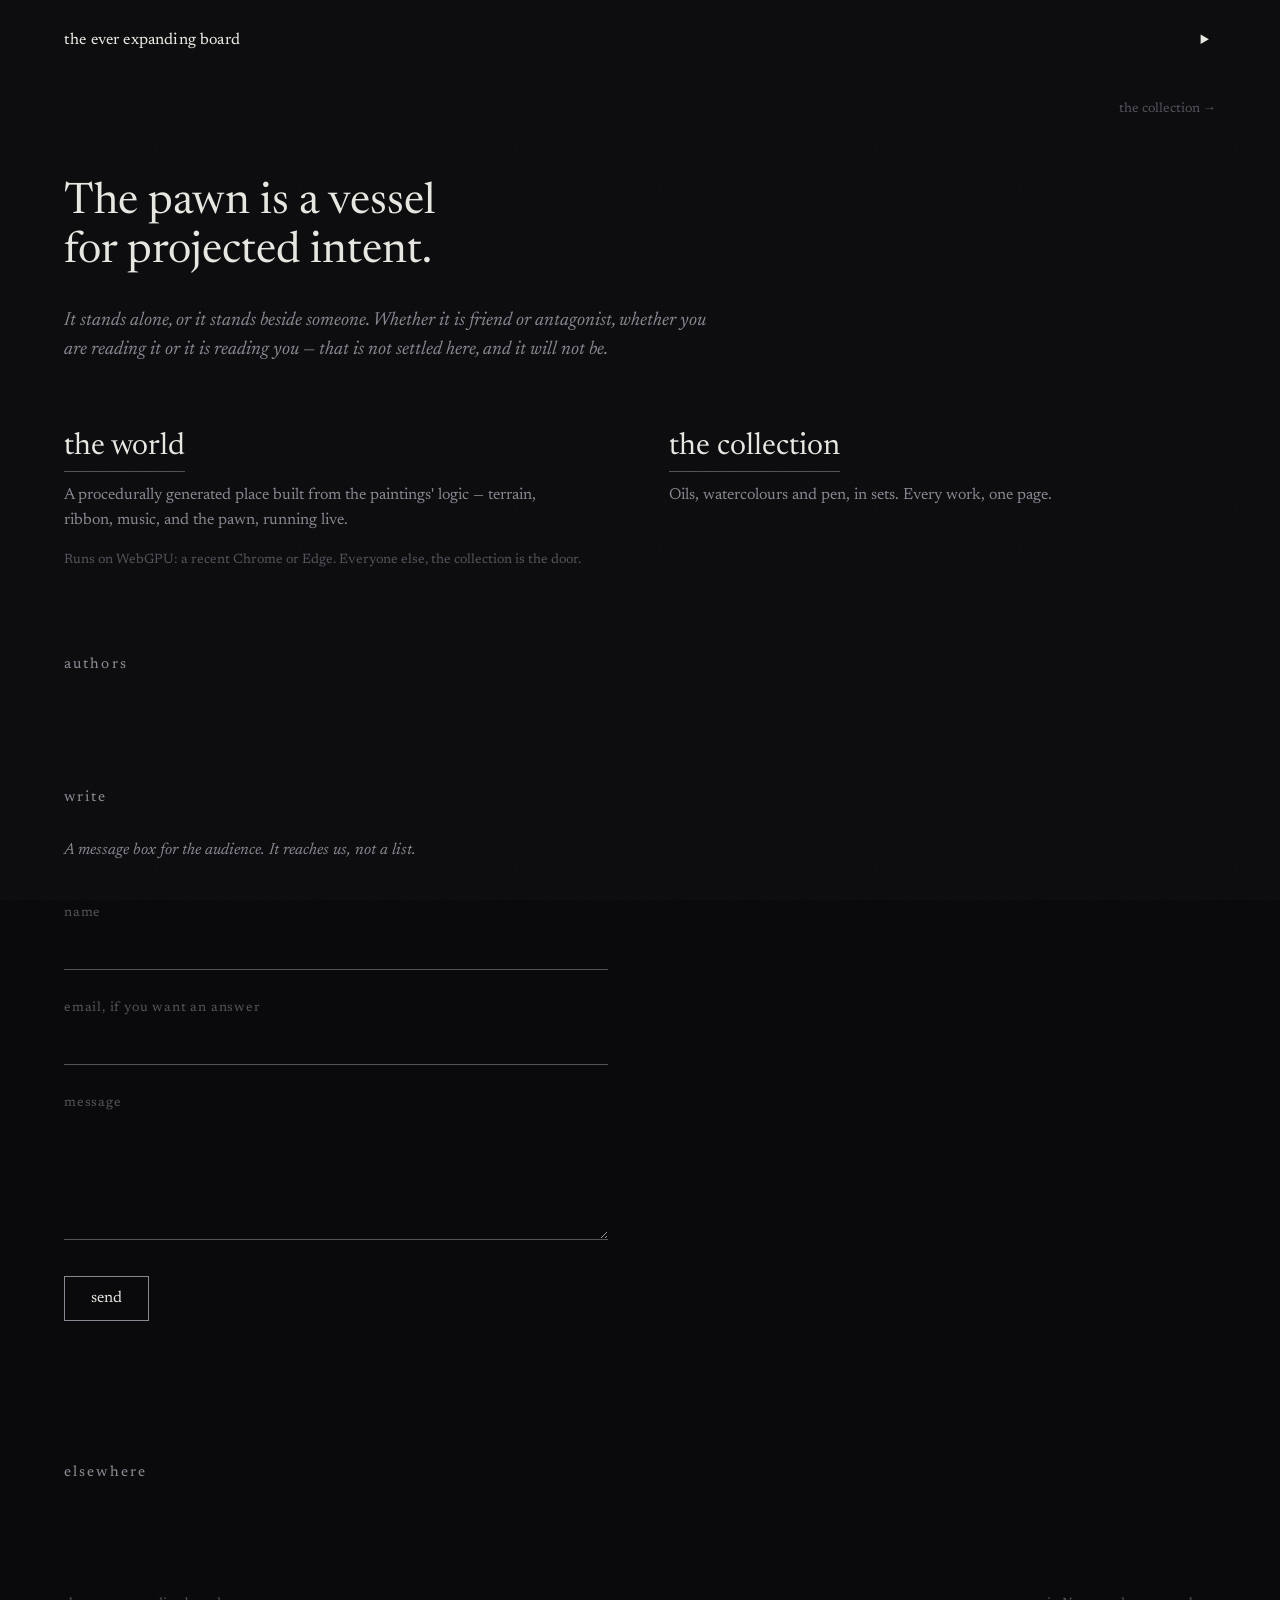
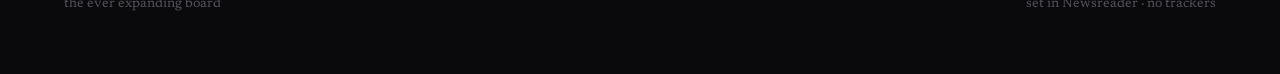
==== web/about/index.html @ 3e87f927 "DOORS_2 U3 — the sandwich is a glyph: three bars in CSS, one home, three summaries Co-Authored-By: C" ====
<!DOCTYPE html>
<html lang="en">
<head>
<meta charset="utf-8">
<meta name="viewport" content="width=device-width, initial-scale=1">
<meta name="color-scheme" content="dark">
<title>about — the ever expanding board</title>
<meta name="description" content="The pawn is a vessel for projected intent. Paintings, sketches, and a procedurally generated world you can walk into.">
<meta property="og:title" content="the ever expanding board">
<meta property="og:type" content="website">
<link rel="icon" href="data:image/svg+xml,%3Csvg xmlns='http://www.w3.org/2000/svg' viewBox='0 0 32 32'%3E%3Cpath fill='%23e8e6e0' d='M16 4a5 5 0 0 0-2.6 9.3c-.5 2.9-1.6 5.2-3.4 7.2h12c-1.8-2-2.9-4.3-3.4-7.2A5 5 0 0 0 16 4zM8 23h16v2.6c0 .8-.6 1.4-1.4 1.4H9.4C8.6 27 8 26.4 8 25.6z'/%3E%3C/svg%3E">
<link rel="stylesheet" href="../shared.css">
<style>
  /* Everything here is about-page-only. Tokens, type, masthead, footer
     and the spacing scale live in shared.css — never redefined here. */

  html { scroll-behavior: smooth; }
  @media (prefers-reduced-motion: reduce) { html { scroll-behavior: auto; } }

  /* ── the hero ─────────────────────────────────────────────────────
     Capped so the door has one shape. Without the cap the front page
     was 506px tall or 985px tall depending on which work the daily
     rotation happened to pick. */
  .hero { display: block; }
  .hero img {
    display: block;
    width: 100%;
    height: auto;
    max-height: min(58vh, 560px);
    object-fit: cover;
    object-position: center;
  }
  .hero-plate {
    display: flex;
    justify-content: space-between;
    padding: var(--s2) var(--edge) 0;
    font-size: 13.5px;
    color: var(--faint);
    font-variant-numeric: oldstyle-nums;
  }
  .hero-plate a { color: var(--faint); text-decoration: none; }
  .hero-plate a:hover { color: var(--dim); }

  /* ── doctrine ─────────────────────────────────────────────────── */
  .doctrine { padding: var(--s5) var(--edge) var(--s5); }
  .doctrine h1 {
    margin: 0;
    max-width: 15em;
    font-size: clamp(27px, 3.4vw, 44px);
    font-weight: 400;
    line-height: 1.14;
    text-wrap: balance;
  }
  .doctrine p {
    margin: var(--s3) 0 0;
    max-width: 34em;
    font-style: italic;
    font-size: clamp(16.5px, 1.5vw, 19px);
    line-height: 1.55;
    color: var(--dim);
    text-wrap: pretty;
  }

  /* ── the two doors ────────────────────────────────────────────── */
  .doors {
    display: grid;
    grid-template-columns: repeat(auto-fit, minmax(min(340px, 100%), 1fr));
    gap: var(--s5);
    padding: 0 var(--edge) var(--s6);
  }
  .door { text-decoration: none; display: block; }
  .door h2 {
    margin: 0 0 0.35em;
    font-size: clamp(23px, 2.4vw, 31px);
    font-weight: 400;
  }
  .door .go {
    display: inline-block;
    border-bottom: 1px solid var(--faint);
    transition: border-color 200ms ease;
  }
  .door:hover .go, .door:focus-visible .go { border-color: var(--ink); }
  .door p { margin: 0 0 var(--s2); color: var(--dim); max-width: 30em; }
  .door small { display: block; margin-top: var(--s2); font-size: 13.5px; color: var(--faint); }

  /* wider than its column on a phone: scrolls inside itself rather
     than handing the whole page a scrollbar */
  .strip {
    display: flex;
    gap: 10px;
    margin-top: var(--s2);
    overflow-x: auto;
    overscroll-behavior-x: contain;
    scrollbar-width: none;
  }
  .strip::-webkit-scrollbar { display: none; }
  .strip img { display: block; height: clamp(70px, 8vw, 112px); width: auto; }

  /* ── bands ────────────────────────────────────────────────────── */
  section.band { padding: 0 var(--edge) var(--s6); }

  .authors {
    display: grid;
    grid-template-columns: repeat(auto-fit, minmax(min(320px, 100%), 1fr));
    gap: var(--s5);
    max-width: 62em;
  }
  .author h3 { margin: 0 0 0.4em; font-size: clamp(20px, 2vw, 25px); font-weight: 400; }
  .author p { margin: 0 0 0.6em; color: var(--dim); max-width: 32em; }

  .write { max-width: 34em; }
  .write p.leadin { margin: 0 0 var(--s4); color: var(--dim); font-style: italic; }
  .field { margin-bottom: var(--s3); }
  .field label {
    display: block;
    font-size: 13.5px;
    letter-spacing: 0.06em;
    color: var(--faint);
    margin-bottom: 6px;
  }
  .field input, .field textarea {
    width: 100%;
    background: transparent;
    border: 0;
    border-bottom: 1px solid var(--faint);
    color: var(--ink);
    font: inherit;
    padding: 6px 0 8px;
    border-radius: 0;
  }
  .field textarea { min-height: 7.5em; resize: vertical; }
  .field input:focus, .field textarea:focus { outline: none; border-bottom-color: var(--ink); }
  .hp { position: absolute; left: -9999px; width: 1px; height: 1px; overflow: hidden; }
  .write button {
    border: 1px solid var(--dim);
    background: transparent;
    color: var(--ink);
    font: inherit;
    padding: 9px 26px;
    cursor: pointer;
    transition: border-color 200ms ease;
  }
  .write button:hover, .write button:focus-visible { border-color: var(--ink); }
  .write button[disabled] { color: var(--faint); border-color: var(--faint); cursor: default; }
  .write .said { margin-top: var(--s2); color: var(--dim); font-style: italic; min-height: 1.5em; }
  .write .said a { color: var(--dim); }

  .links ul { list-style: none; margin: 0; padding: 0; }
  .links li { margin: 0 0 0.55em; }
/* __MENU_CSS__ */
</style>
</head>
<body>

<div class="top">
  <p class="site">the ever expanding board</p>
  <!-- DOORS_0 — THE SANDWICH. A native <details>: it opens with no
       script, so this page keeps working with JavaScript off. The links
       are rendered by tools/routes.py from web/routes.json — the one
       home the engine shell and collection/ also read. -->
  <details class="menu">
    <summary aria-label="menu"><span class="bars" aria-hidden="true"></span></summary>
    <nav>
      <!-- __ROUTES__ -->
    </nav>
  </details>
</div>

<a class="hero" id="hero" href="../collection/">
  <!-- __HERO__ -->
</a>
<div class="hero-plate">
  <span id="hero-title">&nbsp;</span>
  <a href="../collection/">the collection →</a>
</div>

<!-- PLACEHOLDER COPY — Jean's words replace all of this.
     Convention: the front door speaks in the FIRST PERSON. What is here
     now is third-person curatorial language, which reads like wall text
     rather than the artist talking. It holds the shape and the length;
     it is not the voice. -->
<header class="doctrine" id="text">
  <h1>The pawn is a vessel for projected intent.</h1>
  <p>It stands alone, or it stands beside someone. Whether it is friend or
     antagonist, whether you are reading it or it is reading you — that is
     not settled here, and it will not be.</p>
</header>

<div class="doors">
  <!-- PLACEHOLDER: door blurbs, ~20 words each -->
  <a class="door" href="../">
    <h2><span class="go">the world</span></h2>
    <p>A procedurally generated place built from the paintings' logic —
       terrain, ribbon, music, and the pawn, running live.</p>
    <small>Runs on WebGPU: a recent Chrome or Edge. Everyone else,
       the collection is the door.</small>
  </a>
  <a class="door" href="../collection/">
    <h2><span class="go">the collection</span></h2>
    <p>Oils, watercolours and pen, in sets. Every work, one page.</p>
    <div class="strip">
      <!-- __STRIP__ -->
    </div>
  </a>
</div>

<section class="band" id="authors">
  <h2 class="band-label">authors</h2>
  <div class="authors">
    <!-- __AUTHORS__ -->
  </div>
</section>

<section class="band" id="write">
  <h2 class="band-label">write</h2>
  <div class="write">
    <!-- PLACEHOLDER: one line, why someone would write -->
    <p class="leadin">A message box for the audience. It reaches us, not a list.</p>
    <form id="mform" method="post" action="../api/message">
      <div class="field">
        <label for="m-name">name</label>
        <input id="m-name" name="name" autocomplete="name">
      </div>
      <div class="field">
        <label for="m-email">email, if you want an answer</label>
        <input id="m-email" name="email" type="email" autocomplete="email">
      </div>
      <div class="field">
        <label for="m-text">message</label>
        <textarea id="m-text" name="message" required></textarea>
      </div>
      <div class="hp" aria-hidden="true">
        <label>leave this empty<input name="website" tabindex="-1" autocomplete="off"></label>
      </div>
      <button type="submit">send</button>
      <p class="said" id="m-said" role="status"></p>
    </form>
  </div>
</section>

<section class="band" id="links">
  <h2 class="band-label">elsewhere</h2>
  <div class="links">
    <ul>
      <!-- __LINKS__ -->
    </ul>
  </div>
</section>

<footer>
  <span>the ever expanding board</span>
  <span>set in Newsreader · no trackers</span>
</footer>

<script>
/* ── the hero rotates daily; without JavaScript, today is the first ── */
const HERO = /* __HERO_DATA__ */ null;
if (HERO && HERO.wide.length) {
  const day = Math.floor(Date.now() / 864e5);
  const wide = HERO.wide[day % HERO.wide.length];
  const tall = HERO.tall.length ? HERO.tall[day % HERO.tall.length] : wide;
  const pick = matchMedia("(max-aspect-ratio: 4/5)").matches ? tall : wide;
  const img = document.querySelector("#hero img");
  const cur = new URL(img.currentSrc || img.src, location.href).pathname;
  if (!cur.endsWith(pick.src)) {
    img.src = pick.src;
    img.width = pick.w; img.height = pick.h;
  }
  document.getElementById("hero").href = "../collection/#w" + pick.n;
  document.getElementById("hero-title").textContent = "no. " + pick.n;
}

/* ── the message box ────────────────────────────────────────────────
   Progressive: no JavaScript posts the form to api/message directly;
   with it, we stay on the page. If the endpoint is missing or unhappy,
   the direct address appears instead — the box never dead-ends. */
const form = document.getElementById("mform");
const said = document.getElementById("m-said");
const EMAIL = "__EMAIL__";

form.addEventListener("submit", async e => {
  e.preventDefault();
  const btn = form.querySelector("button");
  btn.disabled = true;
  said.textContent = "sending…";
  try {
    const body = Object.fromEntries(new FormData(form).entries());
    const r = await fetch(form.action, {
      method: "POST",
      headers: { "Content-Type": "application/json" },
      body: JSON.stringify(body),
    });
    if (!r.ok) throw new Error(String(r.status));
    form.reset();
    said.textContent = "received. thank you.";
  } catch (err) {
    said.innerHTML = 'the box is not listening right now — write to ' +
      '<a href="mailto:' + EMAIL + '">' + EMAIL + "</a>";
  } finally {
    btn.disabled = false;
  }
});
</script>
</body>
</html>
---- web/shared.css ----
/* ═══ web/shared.css ═══════════════════════════════════════════════
   One source for everything both pages agree on. Before this existed
   the two documents carried duplicate copies of the tokens, the type
   and the masthead, so every spacing decision had to be made twice by
   hand and they drifted apart between edits.

   THE SPACING SCALE IS THE POINT. Six steps, and nothing in either
   page may invent its own clamp() for vertical rhythm. If a gap looks
   wrong the fix is a different step, or the scale itself — never a
   number typed in one place.
   ═════════════════════════════════════════════════════════════════ */

:root {
  /* palette — the visualizer shell's own */
  --ink:   #e8e6e0;
  --dim:   #8a8792;
  --faint: #55525c;
  --bg:    #0a0a0c;
  --mat:   #16120d;      /* warm ground under works on paper */

  /* the scale. s1 is a hair, s6 is a section break. */
  --s1: clamp(6px,  0.7vw,  10px);
  --s2: clamp(12px, 1.4vw,  18px);
  --s3: clamp(20px, 2.2vw,  28px);
  --s4: clamp(28px, 3.2vw,  42px);
  --s5: clamp(40px, 4.6vw,  62px);
  --s6: clamp(56px, 6.4vw,  88px);

  --edge: clamp(22px, 5vw, 88px);   /* horizontal margin, one value */
  --gap: 12px;                      /* between works in a row */

  --serif: "Newsreader", ui-serif, "Iowan Old Style", "Palatino Linotype",
           Palatino, Georgia, serif;
}

@font-face {
  font-family: "Newsreader";
  src: url("fonts/Newsreader.woff2") format("woff2");
  font-weight: 200 800; font-style: normal; font-display: swap;
}
@font-face {
  font-family: "Newsreader";
  src: url("fonts/Newsreader-Italic.woff2") format("woff2");
  font-weight: 200 800; font-style: italic; font-display: swap;
}

* { box-sizing: border-box; }
html { -webkit-text-size-adjust: 100%; }

body {
  margin: 0;
  background: var(--bg);
  color: var(--ink);
  font-family: var(--serif);
  font-optical-sizing: auto;
  font-size: 16px;
  line-height: 1.55;
  -webkit-font-smoothing: antialiased;
}

a { color: inherit; }
::selection { background: var(--faint); color: var(--ink); }

/* A faint film over the ground. Sits beneath everything, so it is on
   the wall and never on a painting. */
body::before {
  content: "";
  position: fixed;
  inset: 0;
  z-index: -1;
  pointer-events: none;
  opacity: 0.055;
  background-image: url("data:image/svg+xml,%3Csvg xmlns='http://www.w3.org/2000/svg' width='180' height='180'%3E%3Cfilter id='n'%3E%3CfeTurbulence type='fractalNoise' baseFrequency='.85' numOctaves='2' stitchTiles='stitch'/%3E%3CfeColorMatrix values='0 0 0 0 1 0 0 0 0 1 0 0 0 0 1 0 0 0 .6 0'/%3E%3C/filter%3E%3Crect width='100%25' height='100%25' filter='url(%23n)'/%3E%3C/svg%3E");
}

/* ── masthead, identical on both pages ───────────────────────────── */

.top {
  display: flex;
  justify-content: space-between;
  align-items: baseline;
  gap: var(--s3);
  padding: var(--s3) var(--edge);
}
.top .site {
  margin: 0;
  font-size: 16px;
  font-weight: 430;
  letter-spacing: 0.01em;
}
/* the masthead's own links died at DOORS_0; the sandwich (web/menu.css,
   inlined per page) stands where they stood */
.top .menu { font-size: 14.5px; }

/* ── a section's opening line ────────────────────────────────────── */

.band-label {
  margin: 0 0 var(--s3);
  font-size: 15px;
  font-weight: 430;
  letter-spacing: 0.14em;
  color: var(--dim);
}

/* ── footer ──────────────────────────────────────────────────────── */

footer {
  display: flex;
  justify-content: space-between;
  gap: var(--s3);
  flex-wrap: wrap;
  padding: 0 var(--edge) var(--s5);
  font-size: 13.5px;
  color: var(--faint);
}
footer a { color: var(--dim); text-decoration: none; }
footer a:hover { color: var(--ink); }

/* ── underlined links that brighten ──────────────────────────────── */

.rule {
  text-decoration: none;
  border-bottom: 1px solid var(--faint);
  transition: border-color 200ms ease;
}
.rule:hover, .rule:focus-visible { border-color: var(--ink); }
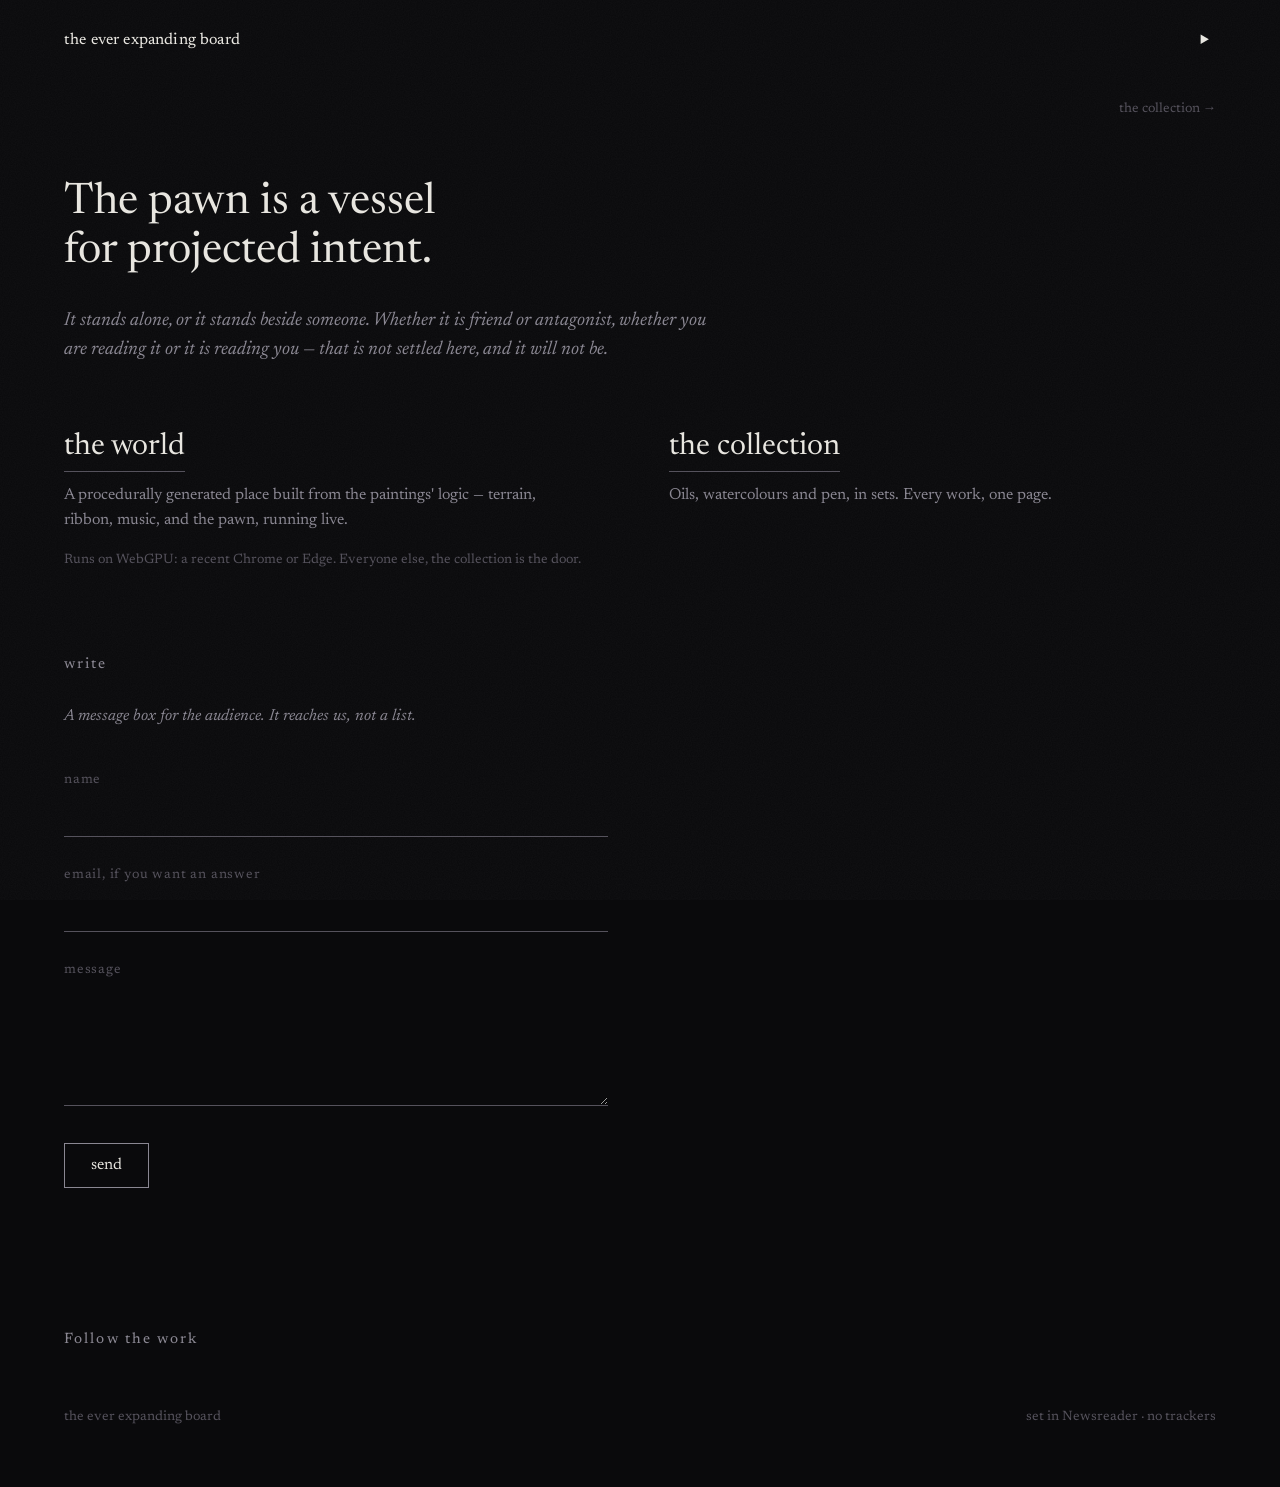
==== commit 01898123: "DOORS_3 U2 — Follow the work: web/follow.json, one renderer, a footer nav on every site page; author" ====
--- a/web/about/index.html
+++ b/web/about/index.html
@@ -99,15 +99,6 @@
   /* ── bands ────────────────────────────────────────────────────── */
   section.band { padding: 0 var(--edge) var(--s6); }
 
-  .authors {
-    display: grid;
-    grid-template-columns: repeat(auto-fit, minmax(min(320px, 100%), 1fr));
-    gap: var(--s5);
-    max-width: 62em;
-  }
-  .author h3 { margin: 0 0 0.4em; font-size: clamp(20px, 2vw, 25px); font-weight: 400; }
-  .author p { margin: 0 0 0.6em; color: var(--dim); max-width: 32em; }
-
   .write { max-width: 34em; }
   .write p.leadin { margin: 0 0 var(--s4); color: var(--dim); font-style: italic; }
   .field { margin-bottom: var(--s3); }
@@ -144,9 +135,6 @@
   .write button[disabled] { color: var(--faint); border-color: var(--faint); cursor: default; }
   .write .said { margin-top: var(--s2); color: var(--dim); font-style: italic; min-height: 1.5em; }
   .write .said a { color: var(--dim); }
-
-  .links ul { list-style: none; margin: 0; padding: 0; }
-  .links li { margin: 0 0 0.55em; }
 /* __MENU_CSS__ */
 </style>
 </head>
@@ -204,13 +192,6 @@
   </a>
 </div>
 
-<section class="band" id="authors">
-  <h2 class="band-label">authors</h2>
-  <div class="authors">
-    <!-- __AUTHORS__ -->
-  </div>
-</section>
-
 <section class="band" id="write">
   <h2 class="band-label">write</h2>
   <div class="write">
@@ -238,16 +219,13 @@
   </div>
 </section>
 
-<section class="band" id="links">
-  <h2 class="band-label">elsewhere</h2>
-  <div class="links">
-    <ul>
-      <!-- __LINKS__ -->
-    </ul>
-  </div>
-</section>
-
 <footer>
+  <!-- DOORS_3 — FOLLOW THE WORK: the website's bottom menu, from
+       web/follow.json through tools/routes.py. -->
+  <nav class="follow" id="follow" aria-label="Follow the work">
+    <span class="band-label">Follow the work</span>
+    <!-- __FOLLOW__ -->
+  </nav>
   <span>the ever expanding board</span>
   <span>set in Newsreader · no trackers</span>
 </footer>
--- a/web/shared.css
+++ b/web/shared.css
@@ -124,3 +124,12 @@
   transition: border-color 200ms ease;
 }
 .rule:hover, .rule:focus-visible { border-color: var(--ink); }
+
+/* ── DOORS_3 — Follow the work: the footer's own menu ──────────────── */
+/* The footer is a wrapping flex ROW (justify-content: space-between),
+   so the nav takes a line of its own explicitly: flex 0 0 100% rather
+   than width alone, which flex-shrink could still take back. */
+footer .follow { display: flex; flex-wrap: wrap; gap: var(--s2) var(--s3); align-items: baseline; flex: 0 0 100%; margin-bottom: var(--s3); }
+footer .follow .band-label { margin: 0; }
+footer .follow a { text-decoration: none; color: var(--dim); }
+footer .follow a:hover, footer .follow a:focus-visible { color: var(--ink); }
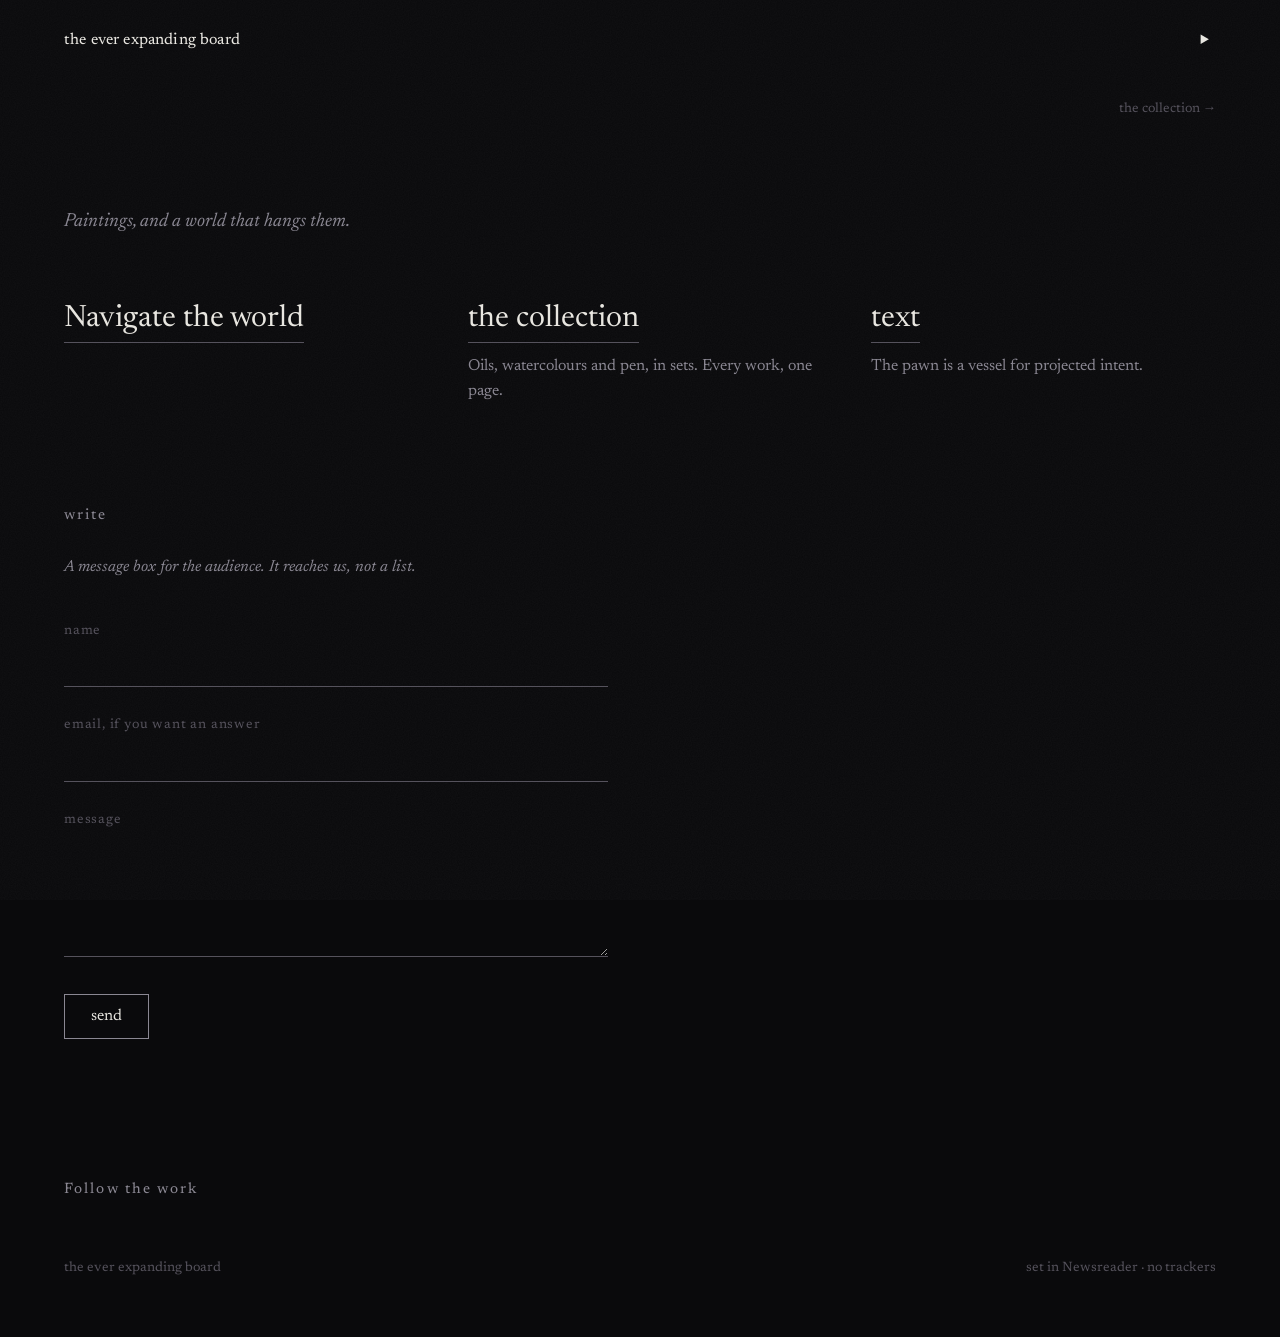
==== commit a9d54803: "DOORS_3 U3 — text is its own page (about_dist builds it and text.json); the about page gets a statem" ====
--- a/web/about/index.html
+++ b/web/about/index.html
@@ -41,9 +41,9 @@
   .hero-plate a { color: var(--faint); text-decoration: none; }
   .hero-plate a:hover { color: var(--dim); }
 
-  /* ── doctrine ─────────────────────────────────────────────────── */
-  .doctrine { padding: var(--s5) var(--edge) var(--s5); }
-  .doctrine h1 {
+  /* ── the statement (DOORS_3 — the doctrine moved to /text/) ─────── */
+  .statement { padding: var(--s5) var(--edge) var(--s5); }
+  .statement h1 {
     margin: 0;
     max-width: 15em;
     font-size: clamp(27px, 3.4vw, 44px);
@@ -51,7 +51,7 @@
     line-height: 1.14;
     text-wrap: balance;
   }
-  .doctrine p {
+  .statement p {
     margin: var(--s3) 0 0;
     max-width: 34em;
     font-style: italic;
@@ -61,7 +61,7 @@
     text-wrap: pretty;
   }
 
-  /* ── the two doors ────────────────────────────────────────────── */
+  /* ── the doors (three since DOORS_3) ──────────────────────────── */
   .doors {
     display: grid;
     grid-template-columns: repeat(auto-fit, minmax(min(340px, 100%), 1fr));
@@ -162,26 +162,15 @@
   <a href="../collection/">the collection →</a>
 </div>
 
-<!-- PLACEHOLDER COPY — Jean's words replace all of this.
-     Convention: the front door speaks in the FIRST PERSON. What is here
-     now is third-person curatorial language, which reads like wall text
-     rather than the artist talking. It holds the shape and the length;
-     it is not the voice. -->
-<header class="doctrine" id="text">
-  <h1>The pawn is a vessel for projected intent.</h1>
-  <p>It stands alone, or it stands beside someone. Whether it is friend or
-     antagonist, whether you are reading it or it is reading you — that is
-     not settled here, and it will not be.</p>
+<!-- PLACEHOLDER COPY — Jean's statement. The doctrine moved to /text/ at
+     DOORS_3; what stands here says what this is, in his voice. -->
+<header class="statement" id="statement">
+  <p>Paintings, and a world that hangs them.</p>
 </header>
 
 <div class="doors">
-  <!-- PLACEHOLDER: door blurbs, ~20 words each -->
   <a class="door" href="../">
-    <h2><span class="go">the world</span></h2>
-    <p>A procedurally generated place built from the paintings' logic —
-       terrain, ribbon, music, and the pawn, running live.</p>
-    <small>Runs on WebGPU: a recent Chrome or Edge. Everyone else,
-       the collection is the door.</small>
+    <h2><span class="go">Navigate the world</span></h2>
   </a>
   <a class="door" href="../collection/">
     <h2><span class="go">the collection</span></h2>
@@ -189,6 +178,11 @@
     <div class="strip">
       <!-- __STRIP__ -->
     </div>
+  </a>
+  <a class="door" href="../text/">
+    <h2><span class="go">text</span></h2>
+    <!-- PLACEHOLDER: one line -->
+    <p>The pawn is a vessel for projected intent.</p>
   </a>
 </div>
 
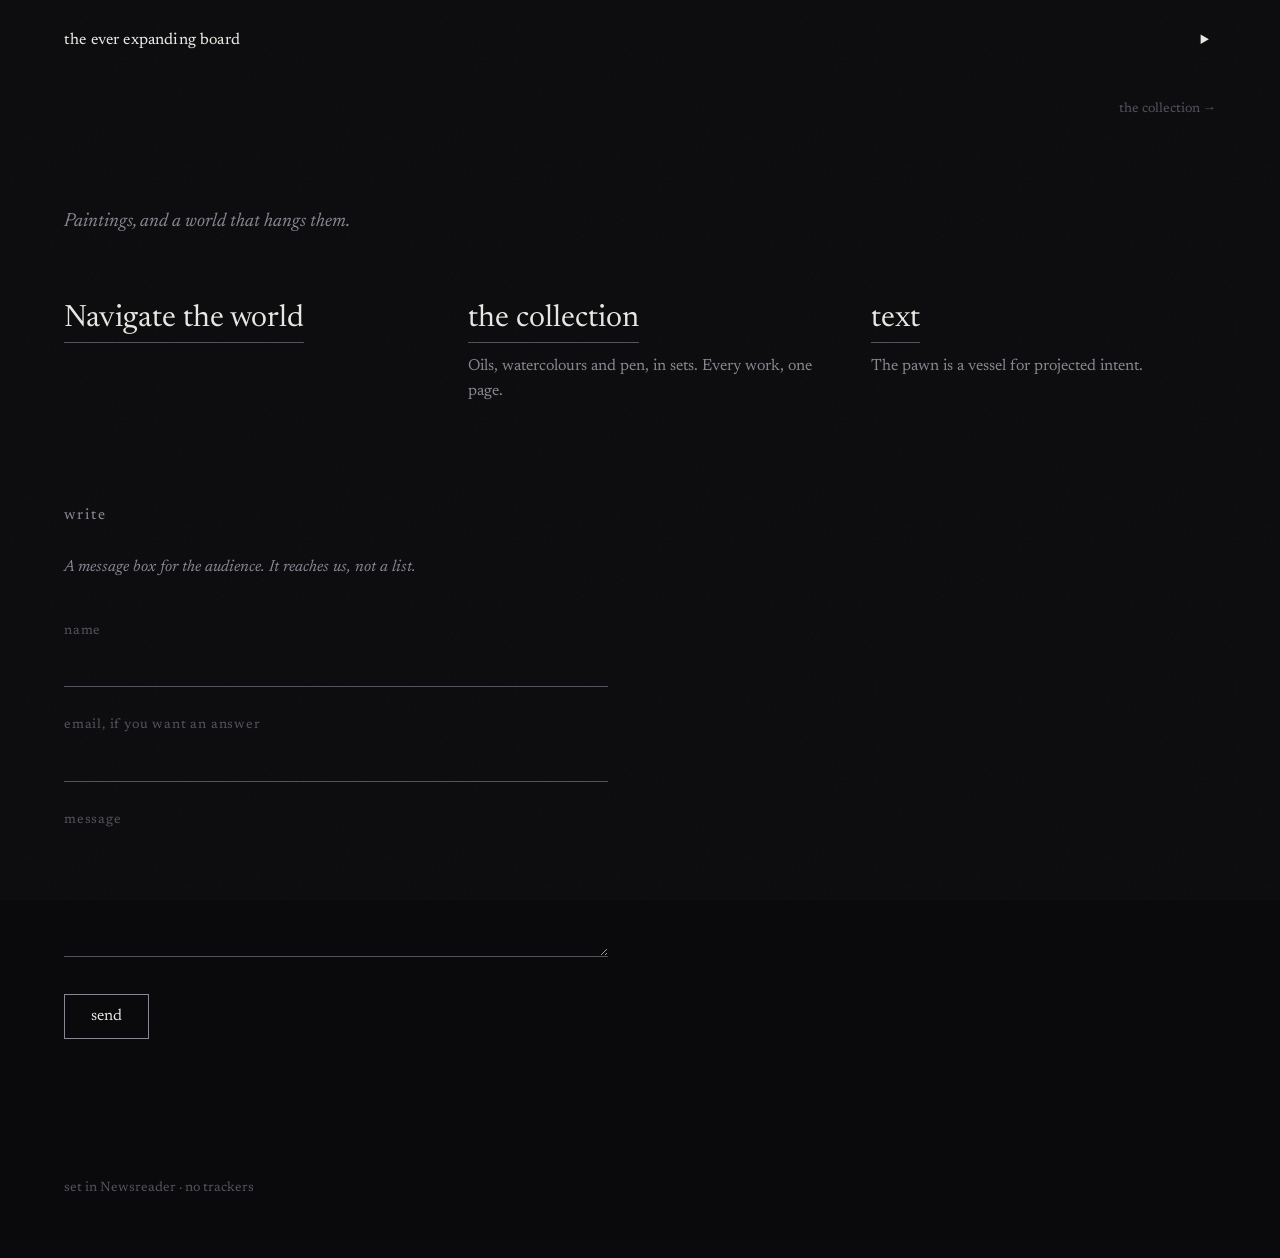
==== commit 13f5088c: "DOORS_4 U2 — the social links live in one place: the engine's Follow pane; the site footers and the " ====
--- a/web/about/index.html
+++ b/web/about/index.html
@@ -214,13 +214,6 @@
 </section>
 
 <footer>
-  <!-- DOORS_3 — FOLLOW THE WORK: the website's bottom menu, from
-       web/follow.json through tools/routes.py. -->
-  <nav class="follow" id="follow" aria-label="Follow the work">
-    <span class="band-label">Follow the work</span>
-    <!-- __FOLLOW__ -->
-  </nav>
-  <span>the ever expanding board</span>
   <span>set in Newsreader · no trackers</span>
 </footer>
 
--- a/web/shared.css
+++ b/web/shared.css
@@ -124,12 +124,3 @@
   transition: border-color 200ms ease;
 }
 .rule:hover, .rule:focus-visible { border-color: var(--ink); }
-
-/* ── DOORS_3 — Follow the work: the footer's own menu ──────────────── */
-/* The footer is a wrapping flex ROW (justify-content: space-between),
-   so the nav takes a line of its own explicitly: flex 0 0 100% rather
-   than width alone, which flex-shrink could still take back. */
-footer .follow { display: flex; flex-wrap: wrap; gap: var(--s2) var(--s3); align-items: baseline; flex: 0 0 100%; margin-bottom: var(--s3); }
-footer .follow .band-label { margin: 0; }
-footer .follow a { text-decoration: none; color: var(--dim); }
-footer .follow a:hover, footer .follow a:focus-visible { color: var(--ink); }
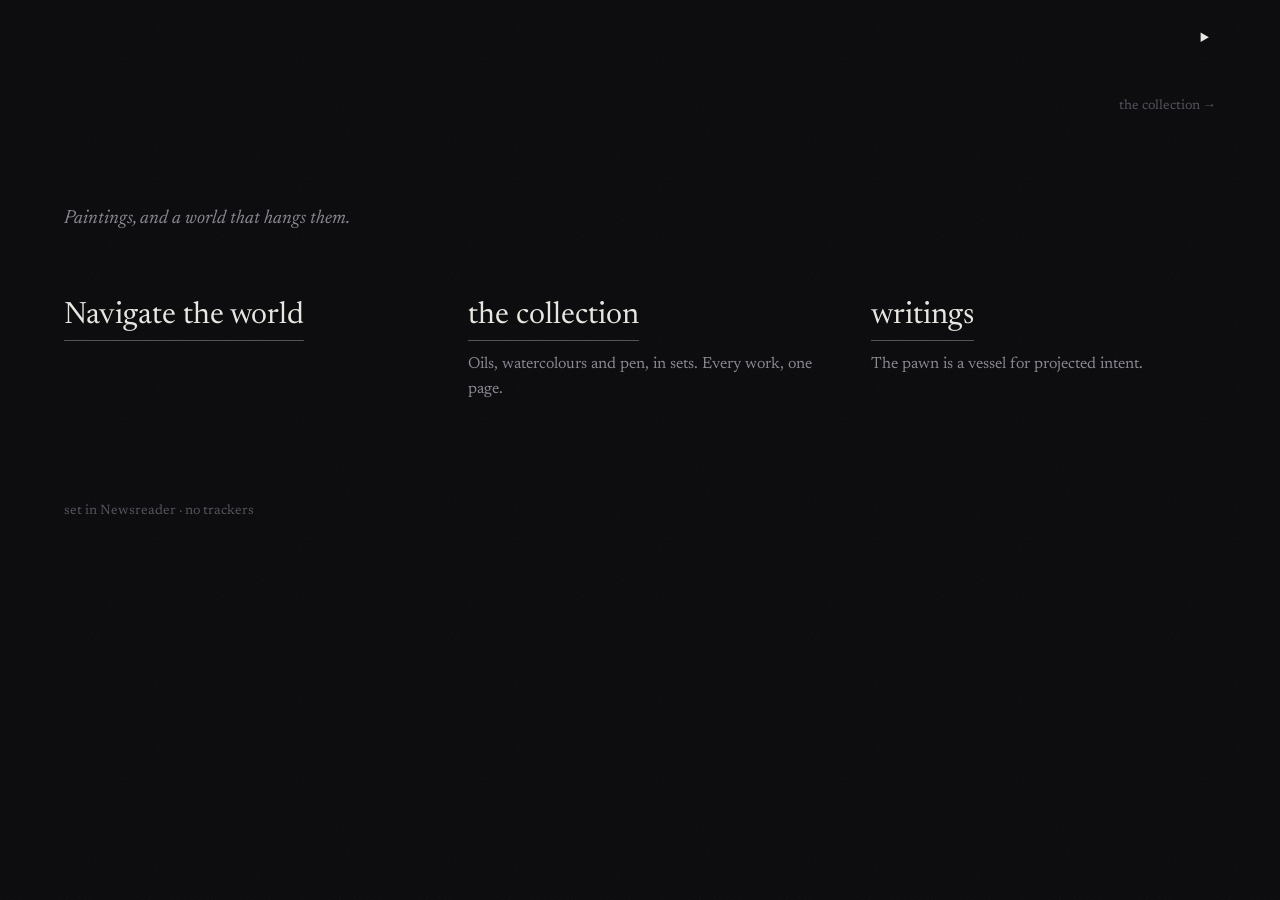
==== commit 92d525a9: "DOORS_4 U5 — the world door gets its picture (assets/about/world.jpg), Write me becomes a box in the" ====
--- a/web/about/index.html
+++ b/web/about/index.html
@@ -82,6 +82,7 @@
   .door:hover .go, .door:focus-visible .go { border-color: var(--ink); }
   .door p { margin: 0 0 var(--s2); color: var(--dim); max-width: 30em; }
   .door small { display: block; margin-top: var(--s2); font-size: 13.5px; color: var(--faint); }
+  .door .door-img { display: block; width: 100%; height: auto; margin-top: var(--s2); }
 
   /* wider than its column on a phone: scrolls inside itself rather
      than handing the whole page a scrollbar */
@@ -96,52 +97,12 @@
   .strip::-webkit-scrollbar { display: none; }
   .strip img { display: block; height: clamp(70px, 8vw, 112px); width: auto; }
 
-  /* ── bands ────────────────────────────────────────────────────── */
-  section.band { padding: 0 var(--edge) var(--s6); }
-
-  .write { max-width: 34em; }
-  .write p.leadin { margin: 0 0 var(--s4); color: var(--dim); font-style: italic; }
-  .field { margin-bottom: var(--s3); }
-  .field label {
-    display: block;
-    font-size: 13.5px;
-    letter-spacing: 0.06em;
-    color: var(--faint);
-    margin-bottom: 6px;
-  }
-  .field input, .field textarea {
-    width: 100%;
-    background: transparent;
-    border: 0;
-    border-bottom: 1px solid var(--faint);
-    color: var(--ink);
-    font: inherit;
-    padding: 6px 0 8px;
-    border-radius: 0;
-  }
-  .field textarea { min-height: 7.5em; resize: vertical; }
-  .field input:focus, .field textarea:focus { outline: none; border-bottom-color: var(--ink); }
-  .hp { position: absolute; left: -9999px; width: 1px; height: 1px; overflow: hidden; }
-  .write button {
-    border: 1px solid var(--dim);
-    background: transparent;
-    color: var(--ink);
-    font: inherit;
-    padding: 9px 26px;
-    cursor: pointer;
-    transition: border-color 200ms ease;
-  }
-  .write button:hover, .write button:focus-visible { border-color: var(--ink); }
-  .write button[disabled] { color: var(--faint); border-color: var(--faint); cursor: default; }
-  .write .said { margin-top: var(--s2); color: var(--dim); font-style: italic; min-height: 1.5em; }
-  .write .said a { color: var(--dim); }
 /* __MENU_CSS__ */
 </style>
 </head>
 <body>
 
 <div class="top">
-  <p class="site">the ever expanding board</p>
   <!-- DOORS_0 — THE SANDWICH. A native <details>: it opens with no
        script, so this page keeps working with JavaScript off. The links
        are rendered by tools/routes.py from web/routes.json — the one
@@ -171,6 +132,7 @@
 <div class="doors">
   <a class="door" href="../">
     <h2><span class="go">Navigate the world</span></h2>
+    <!-- __WORLD__ -->
   </a>
   <a class="door" href="../collection/">
     <h2><span class="go">the collection</span></h2>
@@ -179,39 +141,12 @@
       <!-- __STRIP__ -->
     </div>
   </a>
-  <a class="door" href="../text/">
-    <h2><span class="go">text</span></h2>
+  <a class="door" href="../writings/">
+    <h2><span class="go">writings</span></h2>
     <!-- PLACEHOLDER: one line -->
     <p>The pawn is a vessel for projected intent.</p>
   </a>
 </div>
-
-<section class="band" id="write">
-  <h2 class="band-label">write</h2>
-  <div class="write">
-    <!-- PLACEHOLDER: one line, why someone would write -->
-    <p class="leadin">A message box for the audience. It reaches us, not a list.</p>
-    <form id="mform" method="post" action="../api/message">
-      <div class="field">
-        <label for="m-name">name</label>
-        <input id="m-name" name="name" autocomplete="name">
-      </div>
-      <div class="field">
-        <label for="m-email">email, if you want an answer</label>
-        <input id="m-email" name="email" type="email" autocomplete="email">
-      </div>
-      <div class="field">
-        <label for="m-text">message</label>
-        <textarea id="m-text" name="message" required></textarea>
-      </div>
-      <div class="hp" aria-hidden="true">
-        <label>leave this empty<input name="website" tabindex="-1" autocomplete="off"></label>
-      </div>
-      <button type="submit">send</button>
-      <p class="said" id="m-said" role="status"></p>
-    </form>
-  </div>
-</section>
 
 <footer>
   <span>set in Newsreader · no trackers</span>
@@ -234,37 +169,6 @@
   document.getElementById("hero").href = "../collection/#w" + pick.n;
   document.getElementById("hero-title").textContent = "no. " + pick.n;
 }
-
-/* ── the message box ────────────────────────────────────────────────
-   Progressive: no JavaScript posts the form to api/message directly;
-   with it, we stay on the page. If the endpoint is missing or unhappy,
-   the direct address appears instead — the box never dead-ends. */
-const form = document.getElementById("mform");
-const said = document.getElementById("m-said");
-const EMAIL = "__EMAIL__";
-
-form.addEventListener("submit", async e => {
-  e.preventDefault();
-  const btn = form.querySelector("button");
-  btn.disabled = true;
-  said.textContent = "sending…";
-  try {
-    const body = Object.fromEntries(new FormData(form).entries());
-    const r = await fetch(form.action, {
-      method: "POST",
-      headers: { "Content-Type": "application/json" },
-      body: JSON.stringify(body),
-    });
-    if (!r.ok) throw new Error(String(r.status));
-    form.reset();
-    said.textContent = "received. thank you.";
-  } catch (err) {
-    said.innerHTML = 'the box is not listening right now — write to ' +
-      '<a href="mailto:' + EMAIL + '">' + EMAIL + "</a>";
-  } finally {
-    btn.disabled = false;
-  }
-});
 </script>
 </body>
 </html>
--- a/web/shared.css
+++ b/web/shared.css
@@ -82,25 +82,14 @@
   gap: var(--s3);
   padding: var(--s3) var(--edge);
 }
-.top .site {
-  margin: 0;
-  font-size: 16px;
-  font-weight: 430;
-  letter-spacing: 0.01em;
-}
 /* the masthead's own links died at DOORS_0; the sandwich (web/menu.css,
    inlined per page) stands where they stood */
 .top .menu { font-size: 14.5px; }
-
-/* ── a section's opening line ────────────────────────────────────── */
-
-.band-label {
-  margin: 0 0 var(--s3);
-  font-size: 15px;
-  font-weight: 430;
-  letter-spacing: 0.14em;
-  color: var(--dim);
-}
+/* DOORS_4 — the name left the site pages (ruling 8: it appears once, and
+   its home is the engine's wordmark). .top is a space-between flex row,
+   so with one child the sandwich would slide LEFT into the vacancy;
+   margin-left:auto keeps it on the right edge where it has always been. */
+.top .menu { margin-left: auto; }
 
 /* ── footer ──────────────────────────────────────────────────────── */
 
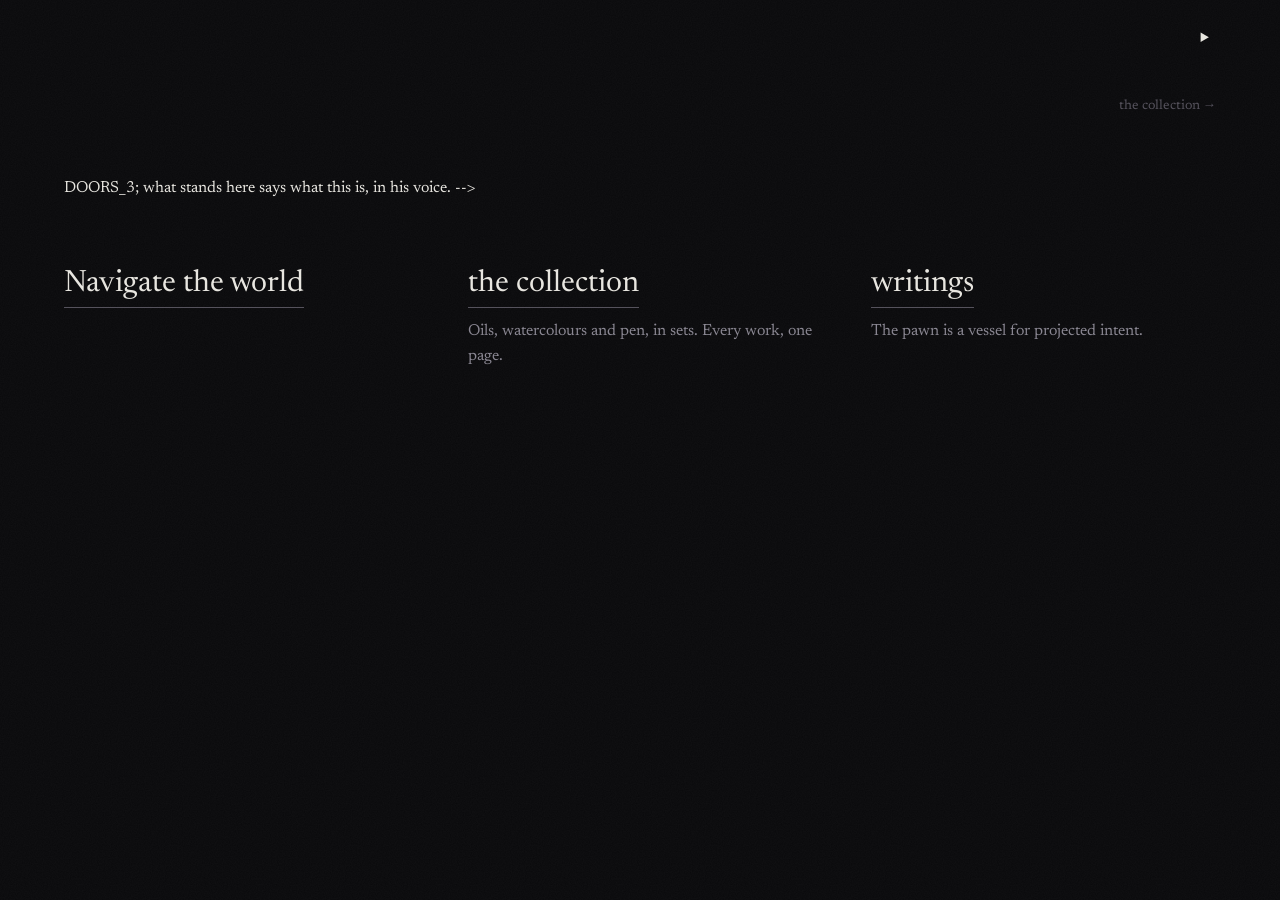
==== commit fac4fa02: "Some changes on the text of sandwich menu and the website." ====
--- a/web/about/index.html
+++ b/web/about/index.html
@@ -4,7 +4,7 @@
 <meta charset="utf-8">
 <meta name="viewport" content="width=device-width, initial-scale=1">
 <meta name="color-scheme" content="dark">
-<title>about — the ever expanding board</title>
+<title>home — the ever expanding board</title>
 <meta name="description" content="The pawn is a vessel for projected intent. Paintings, sketches, and a procedurally generated world you can walk into.">
 <meta property="og:title" content="the ever expanding board">
 <meta property="og:type" content="website">
@@ -102,73 +102,74 @@
 </head>
 <body>
 
-<div class="top">
-  <!-- DOORS_0 — THE SANDWICH. A native <details>: it opens with no
-       script, so this page keeps working with JavaScript off. The links
-       are rendered by tools/routes.py from web/routes.json — the one
-       home the engine shell and collection/ also read. -->
-  <details class="menu">
-    <summary aria-label="menu"><span class="bars" aria-hidden="true"></span></summary>
-    <nav>
-      <!-- __ROUTES__ -->
-    </nav>
-  </details>
-</div>
+    <div class="top">
+        <!-- DOORS_0 — THE SANDWICH. A native <details>: it opens with no
+             script, so this page keeps working with JavaScript off. The links
+             are rendered by tools/routes.py from web/routes.json — the one
+             home the engine shell and collection/ also read. -->
+        <details class="menu">
+            <summary aria-label="menu"><span class="bars" aria-hidden="true"></span></summary>
+            <nav>
+                <!-- __ROUTES__ -->
+            </nav>
+        </details>
+    </div>
 
-<a class="hero" id="hero" href="../collection/">
-  <!-- __HERO__ -->
-</a>
-<div class="hero-plate">
-  <span id="hero-title">&nbsp;</span>
-  <a href="../collection/">the collection →</a>
-</div>
+    <a class="hero" id="hero" href="../collection/">
+        <!-- __HERO__ -->
+    </a>
+    <div class="hero-plate">
+        <span id="hero-title">&nbsp;</span>
+        <a href="../collection/">the collection →</a>
+    </div>
 
-<!-- PLACEHOLDER COPY — Jean's statement. The doctrine moved to /text/ at
-     DOORS_3; what stands here says what this is, in his voice. -->
-<header class="statement" id="statement">
-  <p>Paintings, and a world that hangs them.</p>
-</header>
+    <!-- PLACEHOLDER COPY — Jean's statement. The doctrine moved to /text/ at
+         DOORS_3; what stands here says what this is, in his voice. -->
+    <header class="statement" id="statement">
+        DOORS_3; what stands here says what this is, in his voice. -->
+        <!--  <p>Paintings, and a world that hangs them.</p> -->
+    </header>
 
-<div class="doors">
-  <a class="door" href="../">
-    <h2><span class="go">Navigate the world</span></h2>
-    <!-- __WORLD__ -->
-  </a>
-  <a class="door" href="../collection/">
-    <h2><span class="go">the collection</span></h2>
-    <p>Oils, watercolours and pen, in sets. Every work, one page.</p>
-    <div class="strip">
-      <!-- __STRIP__ -->
+    <div class="doors">
+        <a class="door" href="../">
+            <h2><span class="go">Navigate the world</span></h2>
+            <!-- __WORLD__ -->
+        </a>
+        <a class="door" href="../collection/">
+            <h2><span class="go">the collection</span></h2>
+            <p>Oils, watercolours and pen, in sets. Every work, one page.</p>
+            <div class="strip">
+                <!-- __STRIP__ -->
+            </div>
+        </a>
+        <a class="door" href="../writings/">
+            <h2><span class="go">writings</span></h2>
+            <!-- PLACEHOLDER: one line -->
+            <p>The pawn is a vessel for projected intent.</p>
+        </a>
     </div>
-  </a>
-  <a class="door" href="../writings/">
-    <h2><span class="go">writings</span></h2>
-    <!-- PLACEHOLDER: one line -->
-    <p>The pawn is a vessel for projected intent.</p>
-  </a>
-</div>
 
-<footer>
-  <span>set in Newsreader · no trackers</span>
-</footer>
+    <!--   <footer>
+            <span>set in Newsreader · no trackers</span>
+        </footer>-->
 
-<script>
-/* ── the hero rotates daily; without JavaScript, today is the first ── */
-const HERO = /* __HERO_DATA__ */ null;
-if (HERO && HERO.wide.length) {
-  const day = Math.floor(Date.now() / 864e5);
-  const wide = HERO.wide[day % HERO.wide.length];
-  const tall = HERO.tall.length ? HERO.tall[day % HERO.tall.length] : wide;
-  const pick = matchMedia("(max-aspect-ratio: 4/5)").matches ? tall : wide;
-  const img = document.querySelector("#hero img");
-  const cur = new URL(img.currentSrc || img.src, location.href).pathname;
-  if (!cur.endsWith(pick.src)) {
-    img.src = pick.src;
-    img.width = pick.w; img.height = pick.h;
-  }
-  document.getElementById("hero").href = "../collection/#w" + pick.n;
-  document.getElementById("hero-title").textContent = "no. " + pick.n;
-}
-</script>
+    <script>
+        /* ── the hero rotates daily; without JavaScript, today is the first ── */
+        const HERO = /* __HERO_DATA__ */ null;
+        if (HERO && HERO.wide.length) {
+        const day = Math.floor(Date.now() / 864e5);
+        const wide = HERO.wide[day % HERO.wide.length];
+        const tall = HERO.tall.length ? HERO.tall[day % HERO.tall.length] : wide;
+        const pick = matchMedia("(max-aspect-ratio: 4/5)").matches ? tall : wide;
+        const img = document.querySelector("#hero img");
+        const cur = new URL(img.currentSrc || img.src, location.href).pathname;
+        if (!cur.endsWith(pick.src)) {
+        img.src = pick.src;
+        img.width = pick.w; img.height = pick.h;
+        }
+        document.getElementById("hero").href = "../collection/#w" + pick.n;
+        document.getElementById("hero-title").textContent = "no. " + pick.n;
+        }
+    </script>
 </body>
-</html>
+    </html>
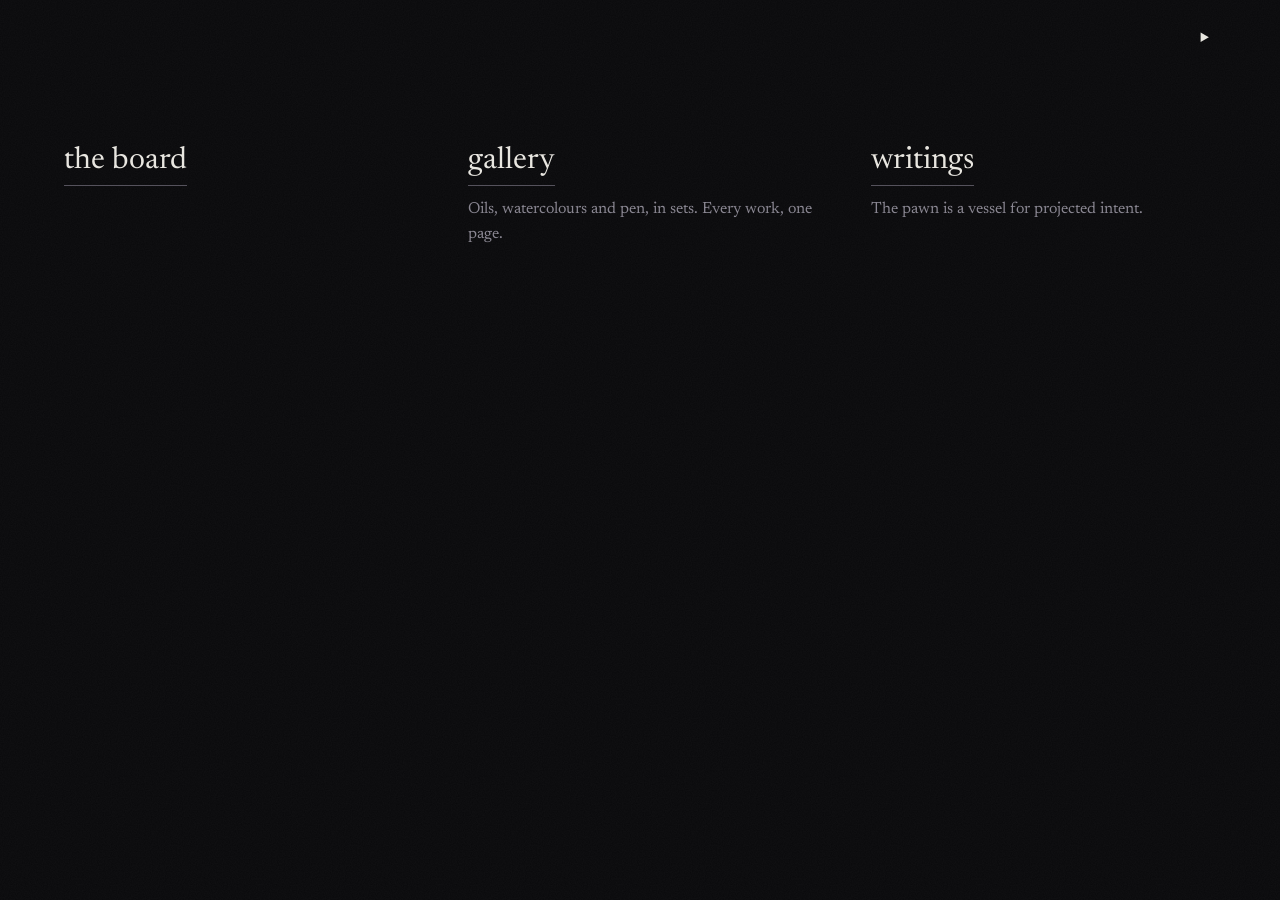
==== commit f801b6d1: "HOUSE_0 U2 — the home page: plate gone, statement and footer gone, doors lowercase with the menu's n" ====
--- a/web/about/index.html
+++ b/web/about/index.html
@@ -5,22 +5,21 @@
 <meta name="viewport" content="width=device-width, initial-scale=1">
 <meta name="color-scheme" content="dark">
 <title>home — the ever expanding board</title>
-<meta name="description" content="The pawn is a vessel for projected intent. Paintings, sketches, and a procedurally generated world you can walk into.">
+<meta name="description" content="Jean Klein's paintings, writings, and a procedurally generated world you can walk into.">
 <meta property="og:title" content="the ever expanding board">
 <meta property="og:type" content="website">
 <link rel="icon" href="data:image/svg+xml,%3Csvg xmlns='http://www.w3.org/2000/svg' viewBox='0 0 32 32'%3E%3Cpath fill='%23e8e6e0' d='M16 4a5 5 0 0 0-2.6 9.3c-.5 2.9-1.6 5.2-3.4 7.2h12c-1.8-2-2.9-4.3-3.4-7.2A5 5 0 0 0 16 4zM8 23h16v2.6c0 .8-.6 1.4-1.4 1.4H9.4C8.6 27 8 26.4 8 25.6z'/%3E%3C/svg%3E">
 <link rel="stylesheet" href="../shared.css">
 <style>
-  /* Everything here is about-page-only. Tokens, type, masthead, footer
-     and the spacing scale live in shared.css — never redefined here. */
-
-  html { scroll-behavior: smooth; }
-  @media (prefers-reduced-motion: reduce) { html { scroll-behavior: auto; } }
+  /* Everything here is home-page-only. Tokens, type, masthead and the
+     spacing scale live in shared.css — never redefined here. */
 
   /* ── the hero ─────────────────────────────────────────────────────
      Capped so the door has one shape. Without the cap the front page
      was 506px tall or 985px tall depending on which work the daily
-     rotation happened to pick. */
+     rotation happened to pick. It is a quiet door: the picture opens
+     itself on the gallery page, and nothing is written under it
+     (HOUSE_0 — no number, no caption, no second link). */
   .hero { display: block; }
   .hero img {
     display: block;
@@ -30,43 +29,13 @@
     object-fit: cover;
     object-position: center;
   }
-  .hero-plate {
-    display: flex;
-    justify-content: space-between;
-    padding: var(--s2) var(--edge) 0;
-    font-size: 13.5px;
-    color: var(--faint);
-    font-variant-numeric: oldstyle-nums;
-  }
-  .hero-plate a { color: var(--faint); text-decoration: none; }
-  .hero-plate a:hover { color: var(--dim); }
 
-  /* ── the statement (DOORS_3 — the doctrine moved to /text/) ─────── */
-  .statement { padding: var(--s5) var(--edge) var(--s5); }
-  .statement h1 {
-    margin: 0;
-    max-width: 15em;
-    font-size: clamp(27px, 3.4vw, 44px);
-    font-weight: 400;
-    line-height: 1.14;
-    text-wrap: balance;
-  }
-  .statement p {
-    margin: var(--s3) 0 0;
-    max-width: 34em;
-    font-style: italic;
-    font-size: clamp(16.5px, 1.5vw, 19px);
-    line-height: 1.55;
-    color: var(--dim);
-    text-wrap: pretty;
-  }
-
-  /* ── the doors (three since DOORS_3) ──────────────────────────── */
+  /* ── the doors — three, lowercase, the menu's own names (HOUSE_0) ── */
   .doors {
     display: grid;
     grid-template-columns: repeat(auto-fit, minmax(min(340px, 100%), 1fr));
     gap: var(--s5);
-    padding: 0 var(--edge) var(--s6);
+    padding: var(--s5) var(--edge) var(--s6);
   }
   .door { text-decoration: none; display: block; }
   .door h2 {
@@ -81,7 +50,6 @@
   }
   .door:hover .go, .door:focus-visible .go { border-color: var(--ink); }
   .door p { margin: 0 0 var(--s2); color: var(--dim); max-width: 30em; }
-  .door small { display: block; margin-top: var(--s2); font-size: 13.5px; color: var(--faint); }
   .door .door-img { display: block; width: 100%; height: auto; margin-top: var(--s2); }
 
   /* wider than its column on a phone: scrolls inside itself rather
@@ -102,74 +70,63 @@
 </head>
 <body>
 
-    <div class="top">
-        <!-- DOORS_0 — THE SANDWICH. A native <details>: it opens with no
-             script, so this page keeps working with JavaScript off. The links
-             are rendered by tools/routes.py from web/routes.json — the one
-             home the engine shell and collection/ also read. -->
-        <details class="menu">
-            <summary aria-label="menu"><span class="bars" aria-hidden="true"></span></summary>
-            <nav>
-                <!-- __ROUTES__ -->
-            </nav>
-        </details>
+<div class="top">
+  <!-- DOORS_0 — THE SANDWICH. A native <details>: it opens with no
+       script, so this page keeps working with JavaScript off. The links
+       are rendered by tools/routes.py from web/routes.json — the one
+       home the engine shell and collection/ also read. -->
+  <details class="menu">
+    <summary aria-label="menu"><span class="bars" aria-hidden="true"></span></summary>
+    <nav>
+      <!-- __ROUTES__ -->
+    </nav>
+  </details>
+</div>
+
+<a class="hero" id="hero" href="../collection/">
+  <!-- __HERO__ -->
+</a>
+
+<!-- HOUSE_0 — no statement and no footer: Jean took both out. When the
+     statement is written it is one block (header.statement + its rules)
+     back from git; about_dist reads it into about.json if it is here. -->
+
+<div class="doors">
+  <a class="door" href="../">
+    <h2><span class="go">the board</span></h2>
+    <!-- __WORLD__ -->
+  </a>
+  <a class="door" href="../collection/">
+    <h2><span class="go">gallery</span></h2>
+    <p>Oils, watercolours and pen, in sets. Every work, one page.</p>
+    <div class="strip">
+      <!-- __STRIP__ -->
     </div>
+  </a>
+  <a class="door" href="../writings/">
+    <h2><span class="go">writings</span></h2>
+    <!-- PLACEHOLDER: one line -->
+    <p>The pawn is a vessel for projected intent.</p>
+    <!-- __WRITINGS_IMG__ -->
+  </a>
+</div>
 
-    <a class="hero" id="hero" href="../collection/">
-        <!-- __HERO__ -->
-    </a>
-    <div class="hero-plate">
-        <span id="hero-title">&nbsp;</span>
-        <a href="../collection/">the collection →</a>
-    </div>
-
-    <!-- PLACEHOLDER COPY — Jean's statement. The doctrine moved to /text/ at
-         DOORS_3; what stands here says what this is, in his voice. -->
-    <header class="statement" id="statement">
-        DOORS_3; what stands here says what this is, in his voice. -->
-        <!--  <p>Paintings, and a world that hangs them.</p> -->
-    </header>
-
-    <div class="doors">
-        <a class="door" href="../">
-            <h2><span class="go">Navigate the world</span></h2>
-            <!-- __WORLD__ -->
-        </a>
-        <a class="door" href="../collection/">
-            <h2><span class="go">the collection</span></h2>
-            <p>Oils, watercolours and pen, in sets. Every work, one page.</p>
-            <div class="strip">
-                <!-- __STRIP__ -->
-            </div>
-        </a>
-        <a class="door" href="../writings/">
-            <h2><span class="go">writings</span></h2>
-            <!-- PLACEHOLDER: one line -->
-            <p>The pawn is a vessel for projected intent.</p>
-        </a>
-    </div>
-
-    <!--   <footer>
-            <span>set in Newsreader · no trackers</span>
-        </footer>-->
-
-    <script>
-        /* ── the hero rotates daily; without JavaScript, today is the first ── */
-        const HERO = /* __HERO_DATA__ */ null;
-        if (HERO && HERO.wide.length) {
-        const day = Math.floor(Date.now() / 864e5);
-        const wide = HERO.wide[day % HERO.wide.length];
-        const tall = HERO.tall.length ? HERO.tall[day % HERO.tall.length] : wide;
-        const pick = matchMedia("(max-aspect-ratio: 4/5)").matches ? tall : wide;
-        const img = document.querySelector("#hero img");
-        const cur = new URL(img.currentSrc || img.src, location.href).pathname;
-        if (!cur.endsWith(pick.src)) {
-        img.src = pick.src;
-        img.width = pick.w; img.height = pick.h;
-        }
-        document.getElementById("hero").href = "../collection/#w" + pick.n;
-        document.getElementById("hero-title").textContent = "no. " + pick.n;
-        }
-    </script>
+<script>
+/* ── the hero rotates daily; without JavaScript, today is the first ── */
+const HERO = /* __HERO_DATA__ */ null;
+if (HERO && HERO.wide.length) {
+  const day = Math.floor(Date.now() / 864e5);
+  const wide = HERO.wide[day % HERO.wide.length];
+  const tall = HERO.tall.length ? HERO.tall[day % HERO.tall.length] : wide;
+  const pick = matchMedia("(max-aspect-ratio: 4/5)").matches ? tall : wide;
+  const img = document.querySelector("#hero img");
+  const cur = new URL(img.currentSrc || img.src, location.href).pathname;
+  if (!cur.endsWith(pick.src)) {
+    img.src = pick.src;
+    img.width = pick.w; img.height = pick.h;
+  }
+  document.getElementById("hero").href = "../collection/#w" + pick.n;
+}
+</script>
 </body>
-    </html>
+</html>
